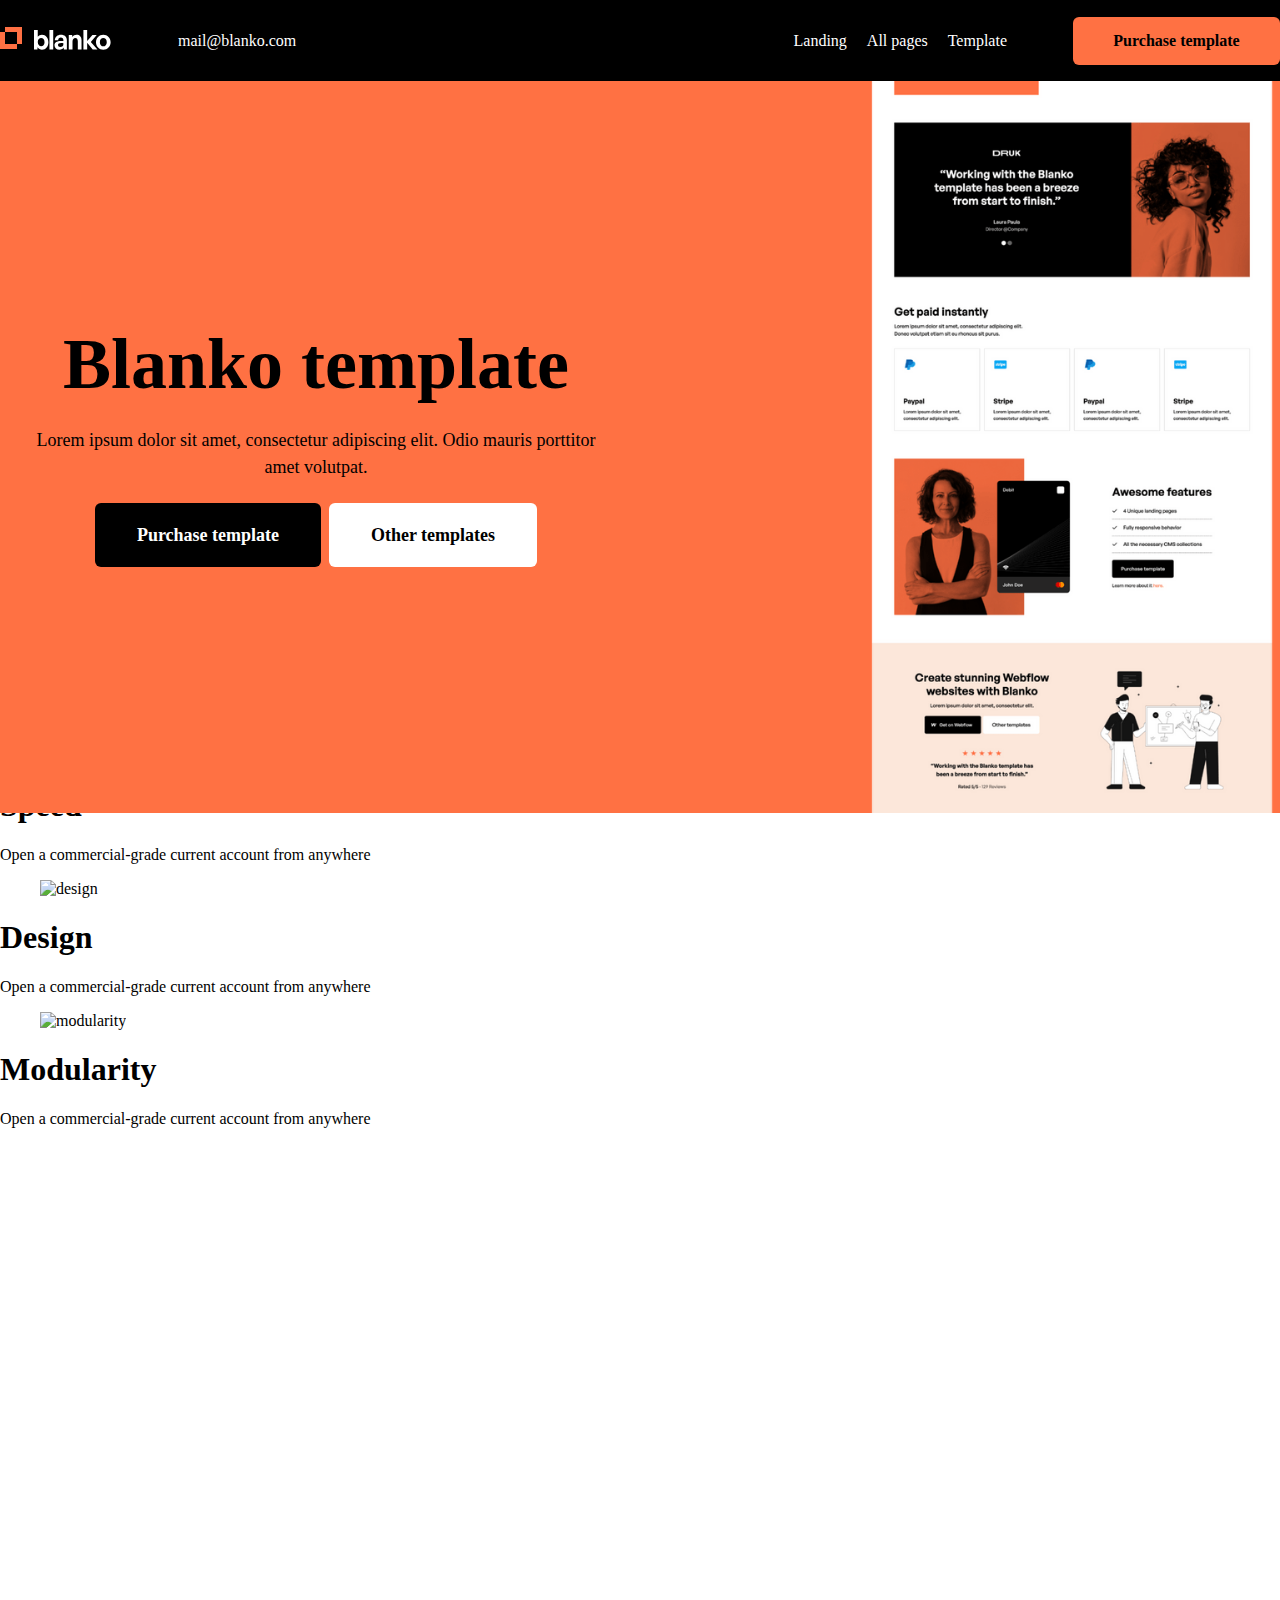
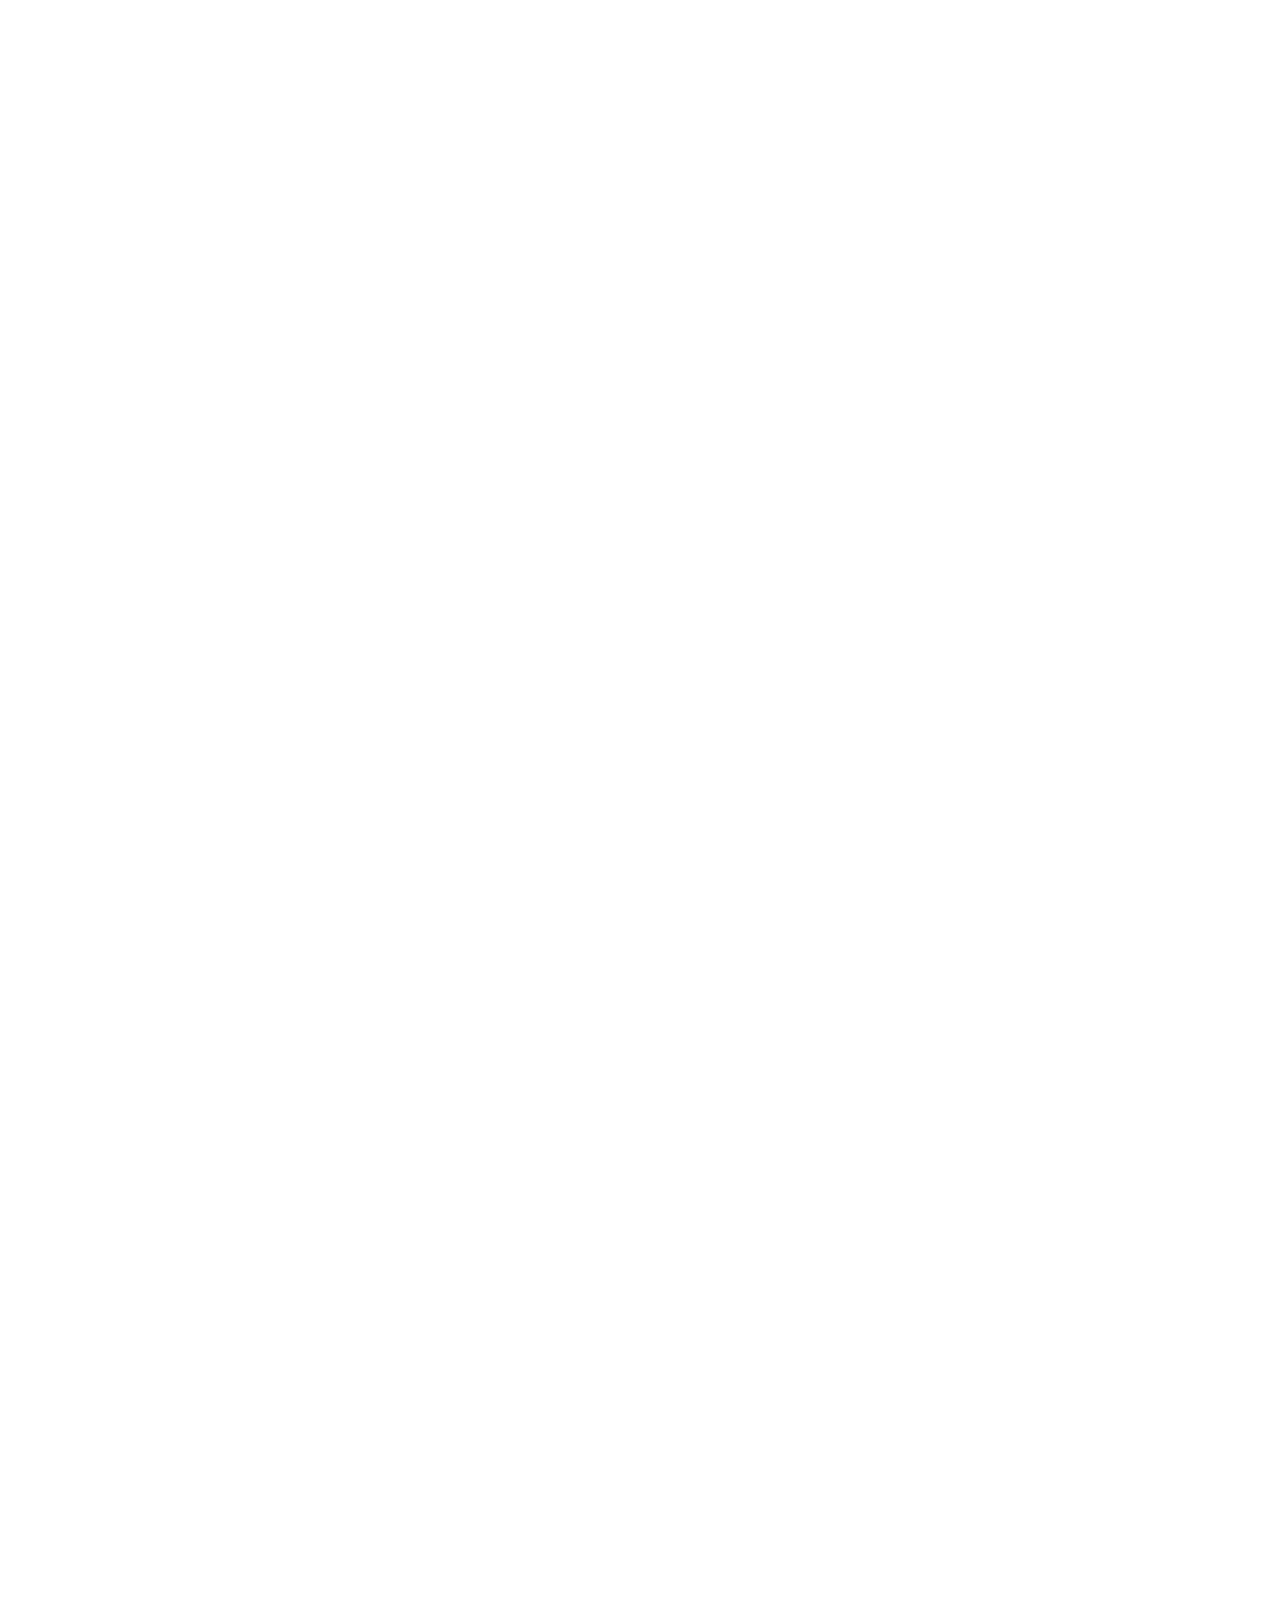
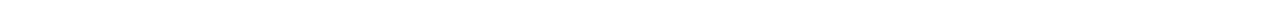
==== FinalPractice/index.html @ 06769203 "финальная практика" ====
<!DOCTYPE html>
<html lang="en">
<head>
    <meta charset="UTF-8">
    <meta name="viewport" content="width=device-width, initial-scale=1.0">
    <title>Document</title>
    <link rel="stylesheet" href="assets/styles/styles.css">
</head>
<body>
    <header>
        <div class="containerr cont-header">
            <nav>
                <div class="logo-image">
                    <img src="assets/images/IMAGE.svg" alt="logo">
                </div>
                <div class="email">mail@blanko.com</div>
            </nav>
            <nav>
                <div class="header-list">
                    <ul>
                        <li>
                            <a href="#">Landing</a>
                        </li>
                        <li>
                            <a href="#">All pages</a>
                        </li>
                        <li>
                            <a href="#">Template</a>
                        </li>
                    </ul>
                </div>
                <button class="purchase">Purchase template</button>
            </nav>
        </div>
    </header>
    <main>
        <section class="sec-1">
            <div class="container main-block">
                <div class="main-page-info">
                    <h1>Blanko template</h1>
                    <p>Lorem ipsum dolor sit amet, consectetur adipiscing elit. Odio mauris porttitor amet volutpat.</p>
                    <div class="two-buttons">
                        <button class="button-black">Purchase template</button>
                        <button class="button-white">Other templates</button>
                    </div>
                </div>

                <div class="main-page-pic">
                    <img src="assets/images/main-image.png" alt="лэндинг страничка">
                </div>
            </div>
        </section>
        <section>
            <div class="SDM">
                <div class="SDM-speed">
                    <figure>
                        <div class="pink-square"></div>
                        <img src="" alt="speed">
                    </figure>
                    <article>
                        <h1>Speed</h1>
                        <p>Open a commercial-grade current account from anywhere</p>
                    </article>
                </div>
                <div class="SDM-design">
                    <figure>
                        <div class="pink-square"></div>
                        <img src="" alt="design">
                    </figure>
                    <article>
                        <h1>Design</h1>
                        <p>Open a commercial-grade current account from anywhere</p>
                    </article>
                </div>
                <div class="SDM-modularity">
                    <figure>
                        <div class="pink-square"></div>
                        <img src="" alt="modularity">
                    </figure>
                    <article>
                        <h1>Modularity</h1>
                        <p>Open a commercial-grade current account from anywhere</p>
                    </article>
                </div>
            </div>
        </section>
        <section>

        </section>
        <section>

        </section>
    </main>
    <footer></footer>
    
</body>
</html>
---- FinalPractice/assets/styles/styles.css ----
body{
    width: 100%;
    height: 3202px;
    background: #FFFFFF;
    margin: 0;
    padding: 0;
}

header{
    position:fixed;
    height: 81px;
    width: 100%;
    z-index: 999;
    background-color: black;
}

nav{
    display: flex;
    flex-direction: row;
    gap: 66px;
    align-items: center;
}

.email{
    color:white;
}
.header-list ul{
    display: flex;
    list-style: none;
    flex-direction: row;
    gap: 20px;
}

.header-list ul li a{
    text-decoration: none;
    color: white;
    font-family: Roboto;
    font-weight: 400;
    font-size: 16px;
    line-height: 24px;
    letter-spacing: 0;
}

.purchase{
    font-family: Roboto;
    font-weight: 700;
    font-size: 16px;
    line-height: 24px;
    letter-spacing: 0%;
    text-align: center;
    width: 207px;
    height: 48px;
    border-radius: 6px;
    background-color: #FF7143;
    border-style: none;
}

.containerr{
    width: 1280px;
    margin: 0 auto;
}

.cont-header{
    display: flex;
    flex-direction: row;
    justify-content: space-between;
    height: 81px;
}

.sec-1{
    position: relative;
    background-color: #FF7143;
    top: 81px;
    overflow: hidden;
}

.container{
    position: relative;
    width: 1280px;
    height: 732px;
    margin: 0 auto;
}

.main-block{
    display: flex;
    flex-direction: row;
    justify-content: space-between;
}

.main-page-info{
    display: flex;
    flex-direction: column;
    text-align: center;
    margin: 100px 0;
    width: 632px;
    height: 532px;
    justify-content: center;
}

.main-page-info h1{
    margin:0;
    font-family: Roboto;
    font-weight: 700;
    font-size: 72px;
    line-height: 72px;
    letter-spacing: 0;
    text-align: center;
    margin-left: 15px;
    margin-right: 15px;
    margin-bottom: 27px;
}

.main-page-info p{
    font-family: Roboto;
    font-weight: 400;
    font-size: 18px;
    line-height: 27px;
    letter-spacing: 0;
    text-align: center;
    margin:0;
    margin-left: 22px;
    margin-right: 22px;
    margin-bottom: 22px;
}

.two-buttons{
    display: flex;
    flex-direction: row;
    gap: 8px;
    justify-content: center;
}

.button-black{
    width: 226px;
    height: 64px;
    background-color: black;
    color: white;
    border-radius: 6px;
    border-style: none;
    font-family: Roboto;
    font-weight: 700;
    font-size: 18px;
    line-height: 24px;
    letter-spacing: 0%;
    text-align: center;

}

.button-white{
    width: 208px;
    height: 64px;
    background-color: rgb(255, 255, 255);
    color: rgb(0, 0, 0);
    border-radius: 6px;
    border-style: none;
    font-family: Roboto;
    font-weight: 700;
    font-size: 18px;
    line-height: 24px;
    letter-spacing: 0%;
    text-align: center;
}

.main-page-pic{
    position: relative;
    height: 860px;
    top: -128px;
}

.main-page-pic img{
    width: 417px;
}
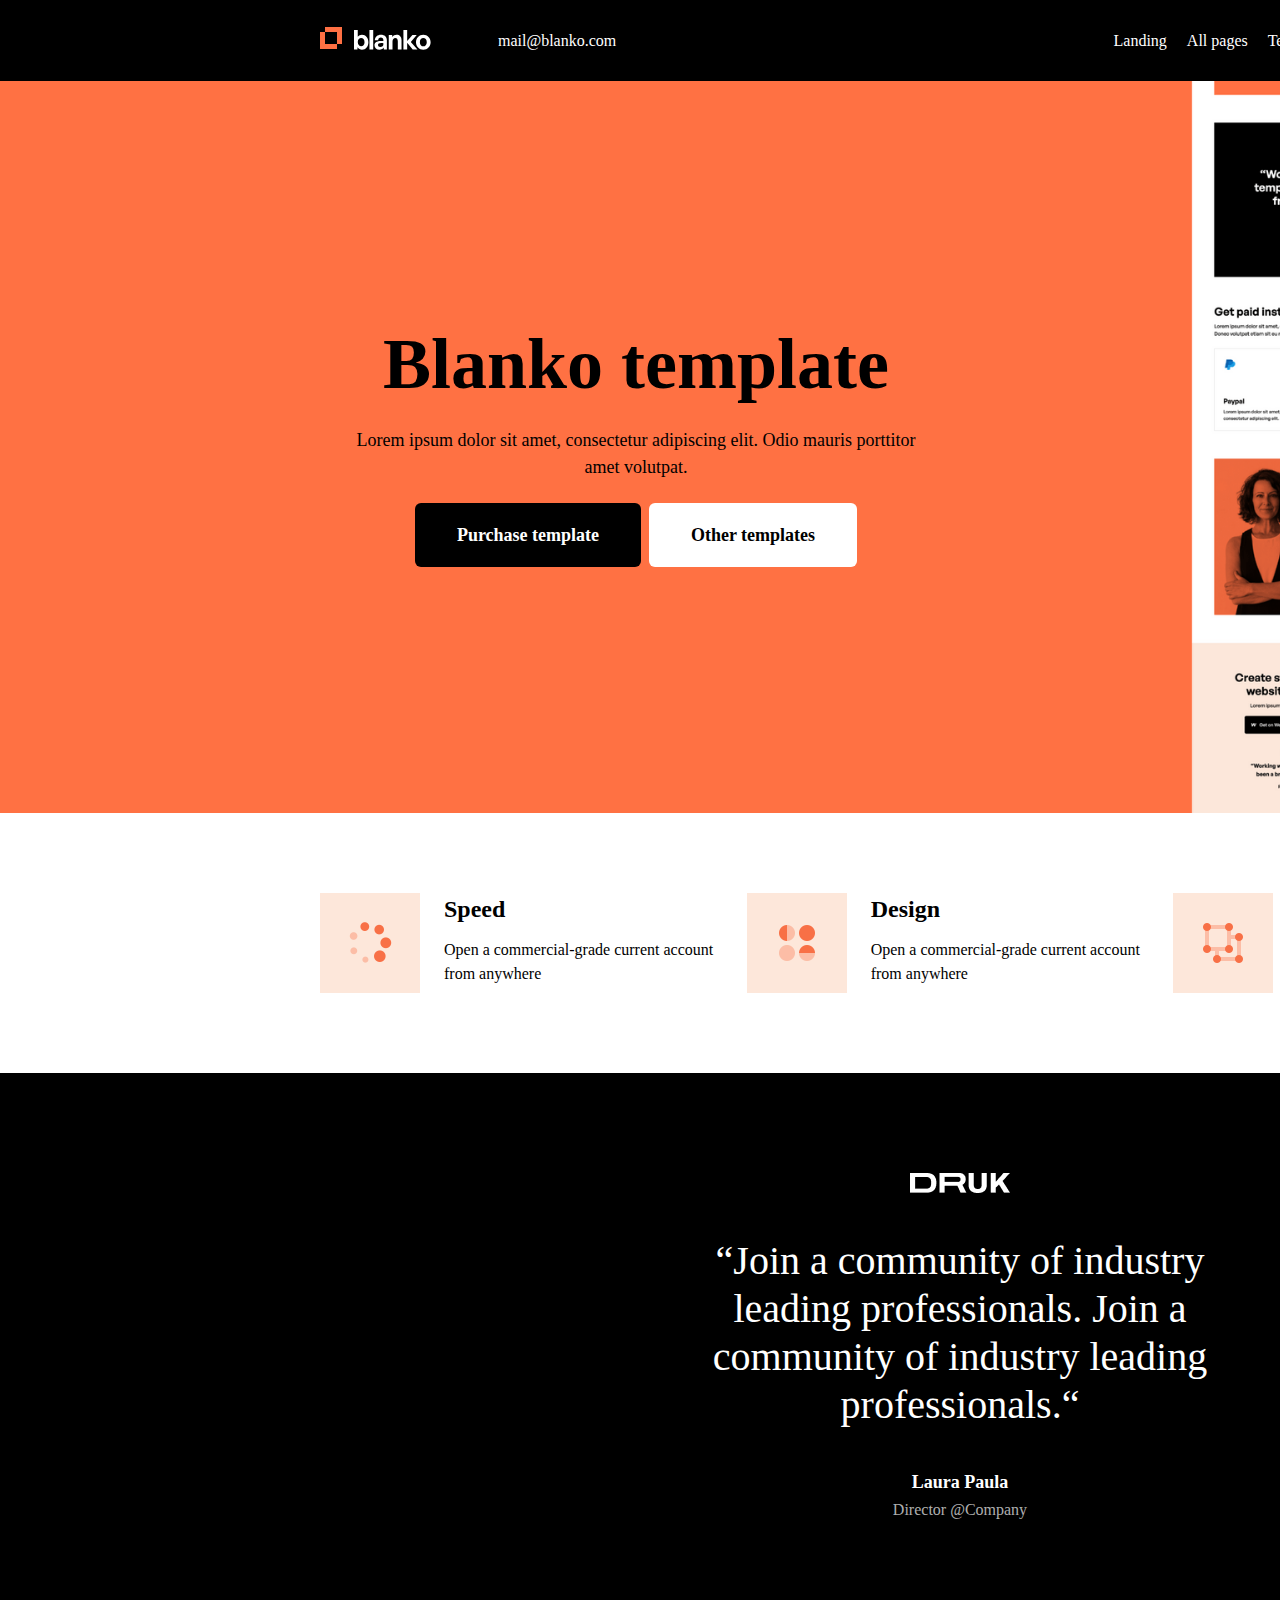
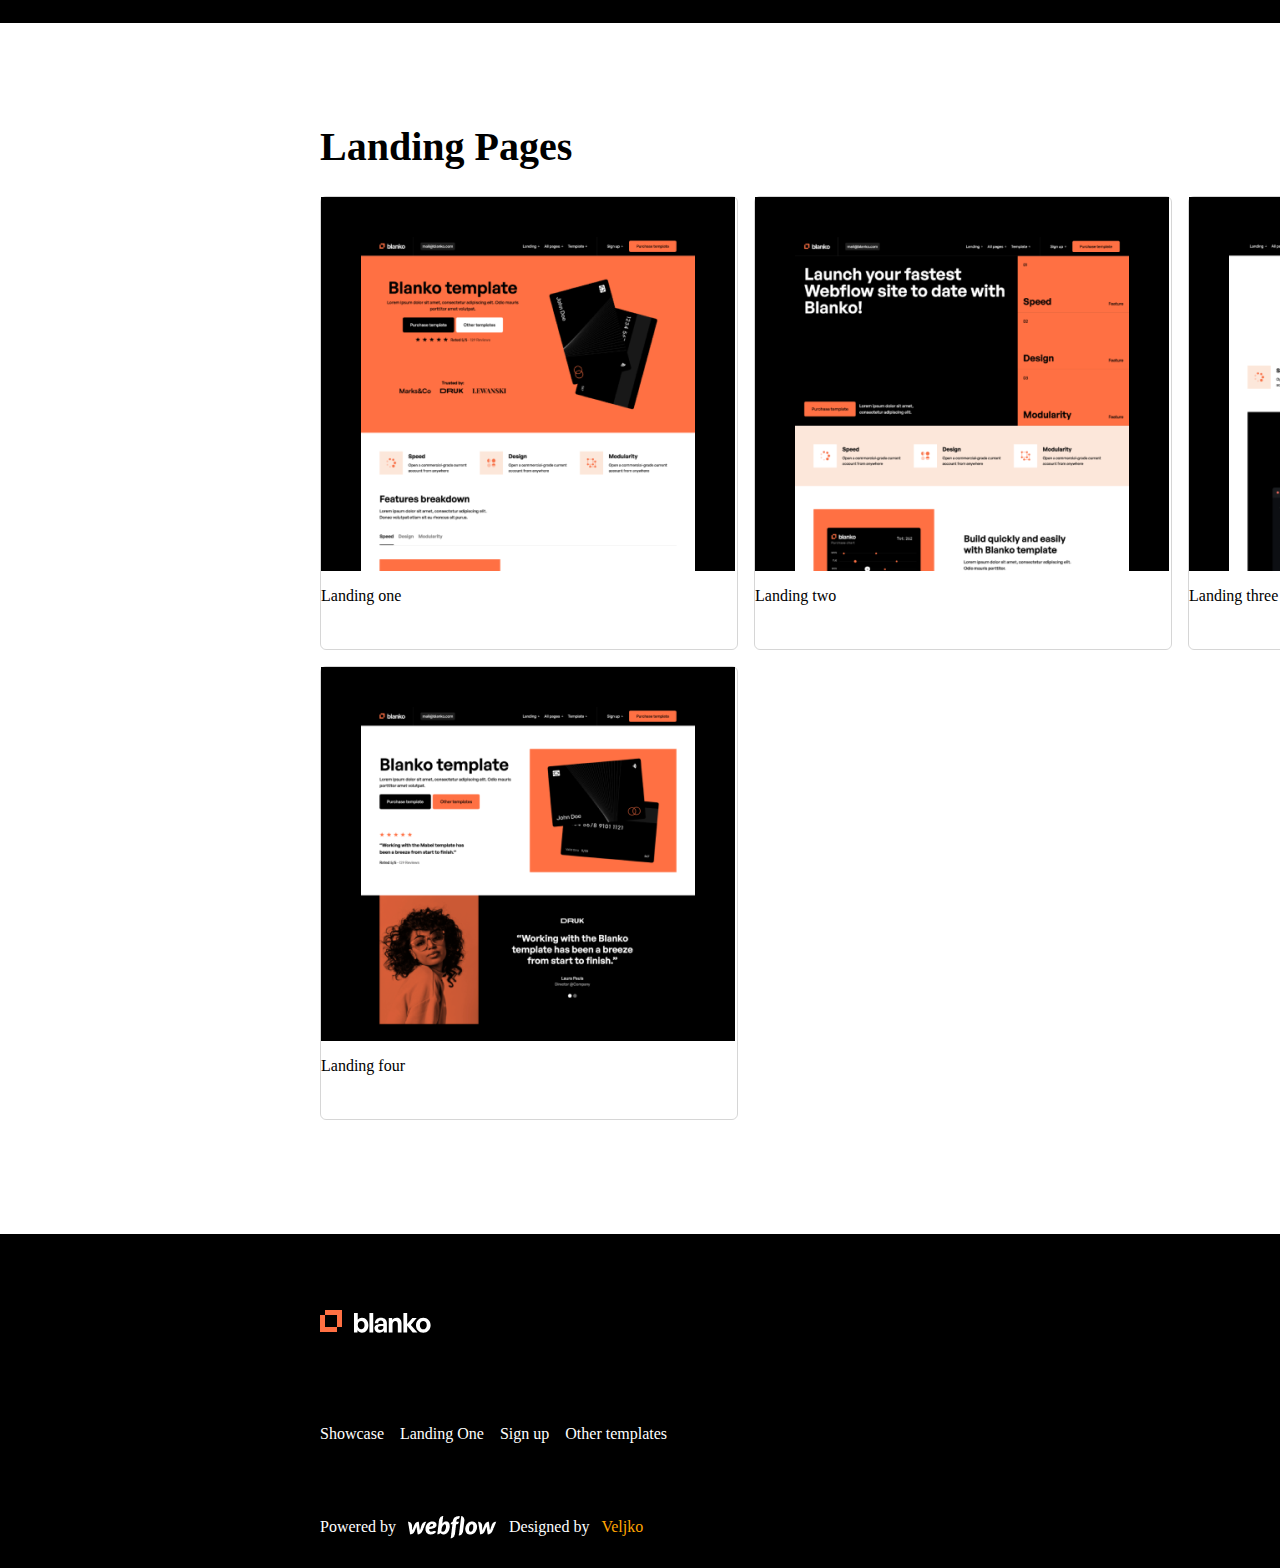
==== commit 03d41840: "the end" ====
--- a/FinalPractice/index.html
+++ b/FinalPractice/index.html
@@ -50,12 +50,11 @@
                 </div>
             </div>
         </section>
-        <section>
-            <div class="SDM">
+        <section class="sec-2">
+            <div class="SDM containerr">
                 <div class="SDM-speed">
                     <figure>
-                        <div class="pink-square"></div>
-                        <img src="" alt="speed">
+                        <div class="pink-square"><img src="assets/images/loading.png" alt="speed"></div>
                     </figure>
                     <article>
                         <h1>Speed</h1>
@@ -64,8 +63,7 @@
                 </div>
                 <div class="SDM-design">
                     <figure>
-                        <div class="pink-square"></div>
-                        <img src="" alt="design">
+                        <div class="pink-square"><img src="assets/images/image-design.png" alt="design"></div>
                     </figure>
                     <article>
                         <h1>Design</h1>
@@ -74,8 +72,8 @@
                 </div>
                 <div class="SDM-modularity">
                     <figure>
-                        <div class="pink-square"></div>
-                        <img src="" alt="modularity">
+                        <div class="pink-square"><img src="assets/images/modularity.png" alt="modularity"></div>
+                        
                     </figure>
                     <article>
                         <h1>Modularity</h1>
@@ -84,14 +82,96 @@
                 </div>
             </div>
         </section>
-        <section>
-
+        <section class="sec-3">
+            <div class="containerr">
+                <div class="druk">
+                    <div class="logo-druk">
+                        <img src="assets/images/druk.png" alt="druk-logo">
+                    </div>
+                    <div class="druk-main-text">
+                        <p>
+                            “Join a community of industry leading professionals. Join a community of industry leading professionals.“
+                        </p>
+                    </div>
+                    <div class="druk-credits">
+                        <p>Laura Paula</p>
+                        <p><span class="opacity70">Director @Company</span></p>
+                    </div>
+                </div>
+            </div>
         </section>
-        <section>
-
+        <section class="sec-4">
+            <div class="landing containerr">
+                <h1>Landing Pages</h1>
+                <div class="grid-div">
+                    <li>
+                        <div class="grid-photo">
+                            <img src="assets/images/landing-one.png" alt="Landing one">
+                        </div>
+                        <div class="grid-text">
+                            <p>Landing one</p>
+                        </div>  
+                    </li>
+                    <li>
+                        <div class="grid-photo">
+                            <img src="assets/images/landing-two.png" alt="Landing two">
+                        </div>
+                        <div class="grid-text">
+                            <p>Landing two</p>
+                        </div>  
+                    </li>
+                    <li>
+                        <div class="grid-photo">
+                            <img src="assets/images/landing-three.png" alt="Landing three">
+                        </div>
+                        <div class="grid-text">
+                            <p>Landing three</p>
+                        </div>   
+                    </li>
+                    <li>
+                        <div class="grid-photo">
+                            <img src="assets/images/landing-four.png" alt="Landing four">
+                        </div>
+                        <div class="grid-text">
+                            <p>Landing four</p>
+                        </div>   
+                    </li>
+                </div>
+            </div>
         </section>
     </main>
-    <footer></footer>
+    <footer style="background-color: black; color: white">
+        <div class="footer-padding containerr">
+            <div class="logo-button">
+                <img src="assets/images/IMAGE.svg" alt="logo">
+                <button>Get on Webflow</button>
+            </div>
+            <div class="social-links">
+                <div class="words">
+                    <li>Showcase</li>
+                    <li>Landing One</li>
+                    <li>Sign up</li>
+                    <li>Other templates</li>
+                </div>
+                <div class="socials">
+                    <div class="grey-square"><img src="assets/images/cam.png" alt="photo"></div>
+                    <div class="grey-square"><img src="assets/images/bird.png" alt="twit"></div>
+                    <div class="grey-square"><img src="assets/images/facebook.png" alt="facebook"></div>
+                </div>
+            </div>
+            <div class="footer-credits">
+                <div class="madeby">
+                    <p>Powered by</p>
+                    <img src="assets/images/webflox.png" alt="webflow">
+                    <p>Designed by</p>
+                    <p><span style="color: orange;">Veljko</span></p>
+                </div>
+                <div class="contact">
+                    <p>Contact</p>
+                </div>
+            </div>
+        </div>
+    </footer>
     
 </body>
 </html>--- a/FinalPractice/assets/styles/styles.css
+++ b/FinalPractice/assets/styles/styles.css
@@ -1,15 +1,19 @@
 body{
-    width: 100%;
-    height: 3202px;
+    width: 1920px;
     background: #FFFFFF;
     margin: 0;
     padding: 0;
 }
 
+main{
+    position: relative;
+    top: 81px;
+}
+
 header{
     position:fixed;
     height: 81px;
-    width: 100%;
+    width: 1920px;
     z-index: 999;
     background-color: black;
 }
@@ -68,9 +72,8 @@
 }
 
 .sec-1{
-    position: relative;
     background-color: #FF7143;
-    top: 81px;
+
     overflow: hidden;
 }
 
@@ -169,4 +172,261 @@
 
 .main-page-pic img{
     width: 417px;
-}+}
+
+
+/*  Вторая секция */
+
+.SDM{
+    padding: 80px 80px;
+    display: flex;
+    flex-direction: row;
+    justify-content:space-between ;
+}
+
+.SDM-speed, .SDM-design, .SDM-modularity{
+    display: flex;
+    flex-direction: row;
+    gap:24px;
+}
+
+figure{
+    margin: 0;
+    width: 100px;
+    height: 100px;
+
+}
+
+.pink-square{
+    display: flex;
+    width: 100px;
+    height: 100px;
+    background-color: #FDE7DA;
+    justify-content: center;
+}
+
+.pink-square img{
+    display: flex;
+    width: 48px;
+    height: 48px;
+    align-self: center;
+    
+
+}
+
+.SDM-speed article h1, .SDM-design article h1, .SDM-modularity article h1{
+    margin: 0;
+    font-family: Roboto;
+    font-weight: 700;
+    font-size: 24px;
+    line-height: 32px;
+    letter-spacing: 0;
+    margin-bottom: 13px;
+}
+
+.SDM-speed article p, .SDM-design article p, .SDM-modularity article p{
+    margin: 0;
+    font-family: Roboto;
+    font-weight: 400;
+    font-size: 16px;
+    line-height: 24px;
+    letter-spacing: 0;
+}
+
+
+/*  Третья секция */
+
+.sec-3{
+    background-color: black;
+    color: white;
+
+}
+
+.druk{
+    padding: 100px 350px;
+    display: flex;
+    flex-direction: column;
+    gap: 40px;
+    align-items: center;
+    text-align: center;
+    
+}
+
+.druk-main-text{
+    font-family: Roboto;
+    font-weight: 400;
+    font-size: 40px;
+    line-height: 48px;
+    letter-spacing: 0;
+}
+
+.druk-main-text p{
+    margin:0;
+}
+
+.druk-credits p{
+    margin: 0;
+    padding: 0;
+    font-family: Roboto;
+    font-weight: 700;
+    font-size: 18px;
+    line-height: 27px;
+    letter-spacing: 0;
+    text-align: center;
+}
+
+.opacity70{
+    font-family: Roboto;
+    font-weight: 400;
+    font-size: 16px;
+    line-height: 24px;
+    letter-spacing: 0%;
+    text-align: center;
+    color: #FFFFFFB2;
+}
+
+/*  Четвертая секция */
+
+.sec-4{
+    height: 1192px;
+}
+
+.landing{
+    margin-top: 100px;
+    margin-bottom: 100px;
+}
+.landing h1{
+    font-family: Roboto;
+    font-weight: 700;
+    font-size: 40px;
+    line-height: 48px;
+    letter-spacing: 0;
+    margin:0;
+    margin-bottom: 25px;
+}
+
+.grid-div{
+    display: grid;
+    list-style: none;
+    grid-template-columns: 1fr 1fr 1fr;
+    grid-template-rows: 1fr 1fr;
+    column-gap: 16px;
+    row-gap: 16px;
+    margin-bottom: 100px;
+}
+
+.grid-div li{
+    border-radius:6px;
+    border: 1px solid #00000029;
+    width: 416px;
+    height: 452px;
+}
+
+.grid-photo{
+    display: flex;
+    background-color: black;
+    width: 414px;
+    height: 374px;
+    justify-content: center;
+    align-items: end;
+}
+
+.grid-photo img{
+    width: 334px;
+    height: 334px;
+};
+
+.grid-text{
+    display: flex;
+    background-color: orange;
+}
+
+/*  Подвал */
+
+footer{
+    display: flex;
+    flex-direction: column;
+    height: 334px;
+}
+
+.logo-button{
+    width: 1280px;
+    height: 176px;
+    display: flex;
+    flex-direction: row;
+    justify-content: space-between;
+    align-items: center;
+}
+
+.logo-button img{
+    width: 112px;
+    height: 36px
+}
+
+.logo-button button{
+    width: 185px;
+    height: 48px;
+    border-radius: 6px;
+    background-color: white;
+    color: black;
+    border-style: none;
+}
+
+.social-links{
+    display: flex;
+    flex-direction: row;
+    align-items: start;
+    justify-content: space-between;
+    height: 76px;
+}
+
+.words{
+    list-style: none;
+    display: flex;
+    flex-direction: row;
+    gap: 16px;
+}
+
+.words li{
+    line-height: 48px;
+    font-family: Roboto;
+    font-weight: 400;
+    font-size: 16px;
+    letter-spacing: 0;
+}
+
+.socials{
+    display: flex;
+    flex-direction: row;
+    gap: 8px;
+}
+
+.grey-square{
+    display: flex;
+    flex-direction: row;
+    width: 48px;
+    height: 48px;
+    background-color: rgb(36, 36, 36);
+    align-items: center;
+    justify-content: center;
+}
+
+.footer-credits{
+    display: flex;
+    flex-direction: row;
+    height: 82px;
+    justify-content: space-between;
+    align-items: center;
+}
+
+.madeby{
+    display: flex;
+    flex-direction: row;
+    gap: 12px;
+}
+
+.madeby img{
+    width: 89px;
+    height: 23px;
+    align-self: center;
+}
